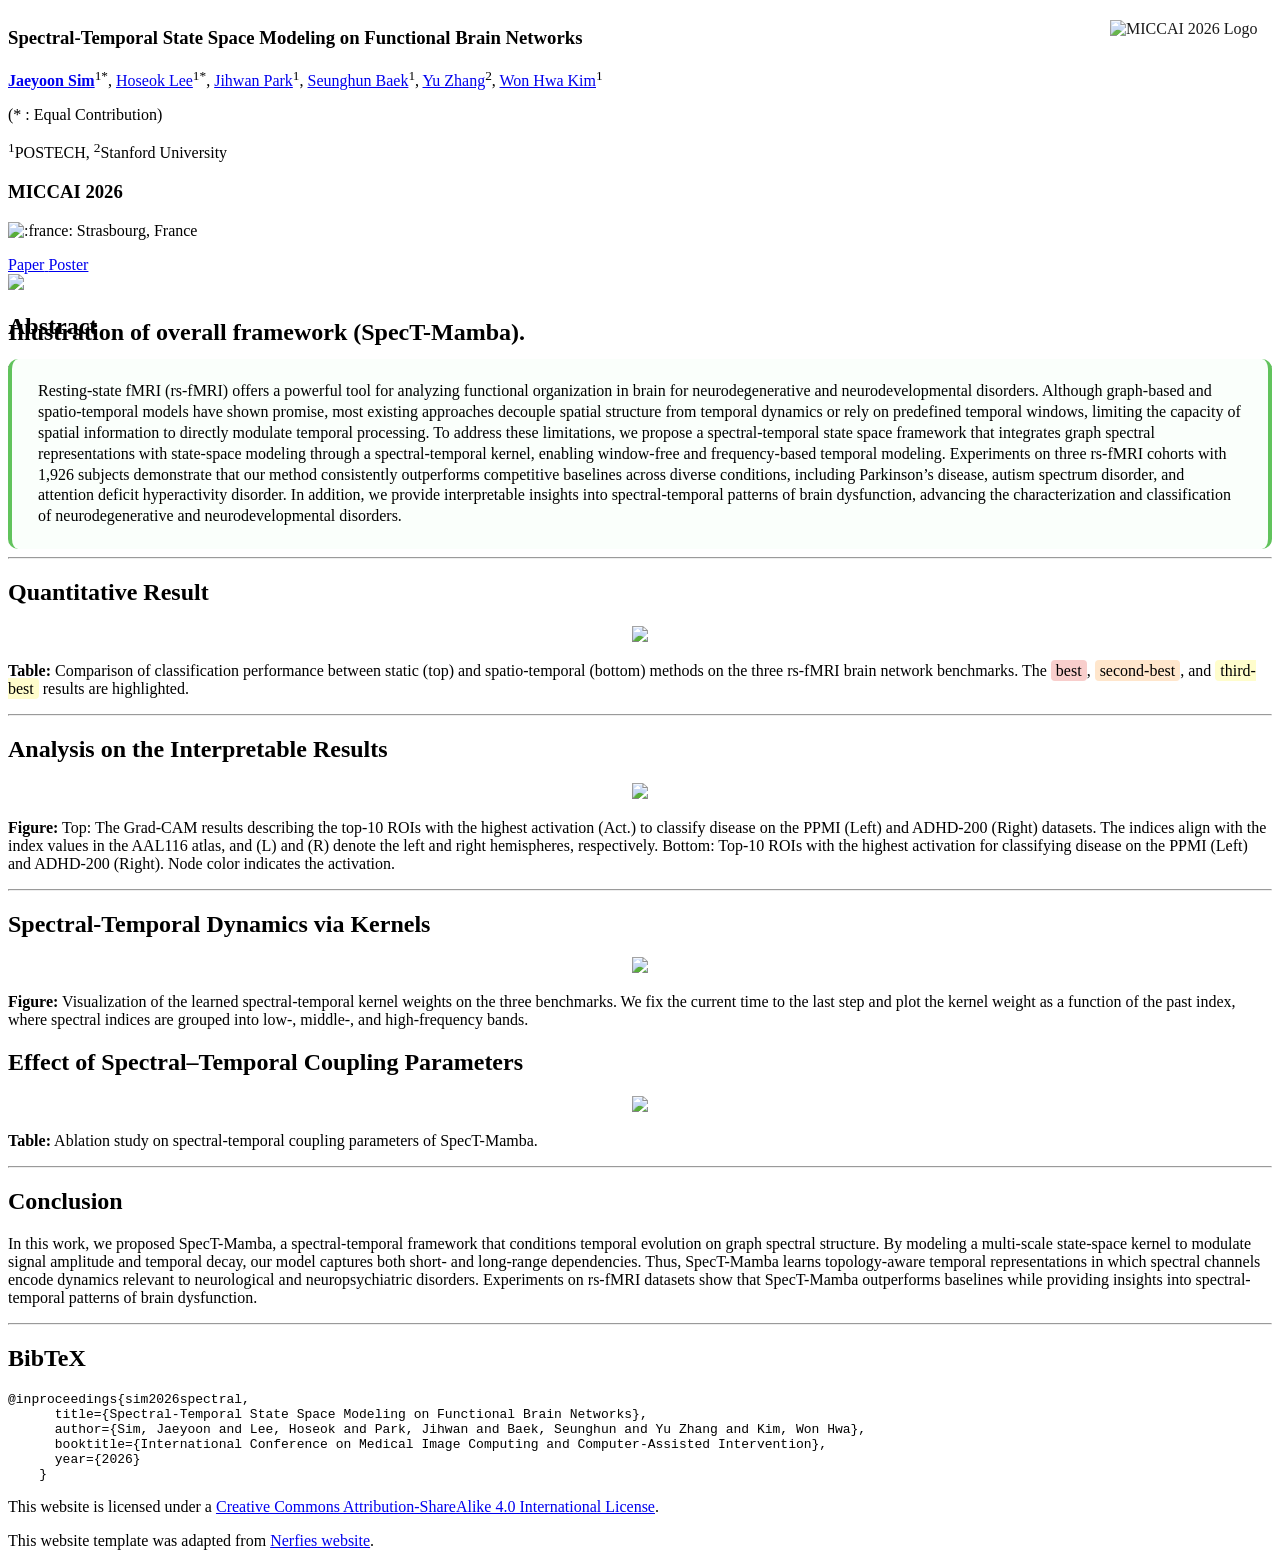
==== publications/miccai2026/index.html @ 35b8271e "Rename miccai2026_v1.github.io-main/index.html to publications/miccai2026/index.html" ====
<!DOCTYPE html>
<html>
<head>
  <meta charset="utf-8">
  <meta name="description"
        content="Deformable Neural Radiance Fields creates free-viewpoint portraits (nerfies) from casually captured videos.">
  <meta name="keywords" content="Nerfies, D-NeRF, NeRF">
  <meta name="viewport" content="width=device-width, initial-scale=1">
  <title>Spectral-Temporal State Space Modeling on Functional Brain Networks</title>

  <!-- Global site tag (gtag.js) - Google Analytics -->
  <script async src="https://www.googletagmanager.com/gtag/js?id=G-PYVRSFMDRL"></script>
  <script>
    window.dataLayer = window.dataLayer || [];

    function gtag() {
      dataLayer.push(arguments);
    }

    gtag('js', new Date());

    gtag('config', 'G-PYVRSFMDRL');
  </script>

  <style>
    .abstract-box {
      background: #fafffb;
      border-left: 4px solid rgb(97, 195, 92);
      border-right: 4px solid rgb(97, 195, 92);
      padding: 22px 26px;
      border-radius: 10px;
      line-height: 1.3;
    }

    
    #hero-background-section {
      position: relative;
      overflow: hidden;
    }
    
    /* 슬라이드쇼 전체 컨테이너 */
    .slideshow-container {
      position: absolute;
      top: 0;
      left: 0;
      width: 100%;
      height: 100%;
      z-index: 0;
    }
    
    /* 각 슬라이드 공통 스타일 */
    .slide {
      position: absolute;
      top: 0;
      left: 0;
      width: 100%;
      height: 90%;
      background-size: cover;
      background-position: center;
      background-repeat: no-repeat;
      opacity: 0; /* 기본적으로는 숨김 */
      z-index: 0;
      animation: imageFadeInOut 25s infinite; /* 5장 x 5초 = 25초 주기 */
    }
    
    /* 각 슬라이드에 시간차(Delay) 부여 
      전체 25초 중 5초 간격으로 시작하도록 설정
    */
    .slide:nth-child(1) { animation-delay: 0s; }
    .slide:nth-child(2) { animation-delay: 5s; }
    .slide:nth-child(3) { animation-delay: 10s; }
    .slide:nth-child(4) { animation-delay: 15s; }
    .slide:nth-child(5) { animation-delay: 20s; }
    
    @keyframes imageFadeInOut {
      0% {
        opacity: 0;
      }
      /* 0초~1초 동안 나타남 */
      4% {
        opacity: 0.3; /* 연하게 설정 */
      }
      /* 1초~5초 동안 유지 (서서히 다음 장이 나타나면서 겹침) */
      20% {
        opacity: 0.2;
      }
      /* 5초~6초 동안 사라짐 */
      24% {
        opacity: 0.1;
      }
      100% {
        opacity: 0;
      }
    }
    
    /* 글자 콘텐츠가 배경 위로 올라오도록 설정 */
    #hero-background-section .hero-body {
      position: relative;
      z-index: 1;
    }


    

    .fixed-conference-logo {
      position: fixed;
      top: 20px;       /* 위에서부터의 거리 */
      right: 20px;     /* 오른쪽에서부터의 거리 */
      z-index: 1000;   /* 다른 요소보다 항상 위에 있도록 */
      width: 150px;    /* 로고 크기 조절 */
      pointer-events: none; /* 로고가 버튼 클릭을 방해하지 않도록 설정 (필요시 제거) */
    }
    
    .fixed-conference-logo img {
      width: 100%;
      height: auto;
      /* 로고도 너무 튀면 약간의 투명도를 줄 수 있습니다 */
      opacity: 0.9;
    }
    
    /* 모바일에서는 화면이 좁으므로 로고를 숨기거나 크기를 줄이는 설정 */
    @media screen and (max-width: 768px) {
      .fixed-conference-logo {
        width: 80px;
        top: 10px;
        right: 10px;
      }
    }
  </style>

  <link href="https://fonts.googleapis.com/css?family=Google+Sans|Noto+Sans|Castoro"
        rel="stylesheet">

  <link rel="stylesheet" href="./static/css/bulma.min.css">
  <link rel="stylesheet" href="./static/css/bulma-carousel.min.css">
  <link rel="stylesheet" href="./static/css/bulma-slider.min.css">
  <link rel="stylesheet" href="./static/css/fontawesome.all.min.css">
  <link rel="stylesheet"
        href="https://cdn.jsdelivr.net/gh/jpswalsh/academicons@1/css/academicons.min.css">
  <link rel="stylesheet" href="./static/css/index.css">
  <link rel="icon" href="./static/images/face.png">

  <script src="https://ajax.googleapis.com/ajax/libs/jquery/3.5.1/jquery.min.js"></script>
  <script defer src="./static/js/fontawesome.all.min.js"></script>
  <script src="./static/js/bulma-carousel.min.js"></script>
  <script src="./static/js/bulma-slider.min.js"></script>
  <script src="./static/js/index.js"></script>
</head>



<body>
  <div class="fixed-conference-logo">
    <img src="./static/images/miccai2026_logo.png" alt="MICCAI 2026 Logo">
  </div>
  <section class="hero" id="hero-background-section">
    <div class="slideshow-container">
      <div class="slide" style="background-image: url('./static/images/background1.jpg');"></div>
      <div class="slide" style="background-image: url('./static/images/background2.jpg');"></div>
      <div class="slide" style="background-image: url('./static/images/background3.jpg');"></div>
      <div class="slide" style="background-image: url('./static/images/background4.jpg');"></div>
      <div class="slide" style="background-image: url('./static/images/background5.jpg');"></div>
    </div>
  <div class="hero-body">
    <section class="hero" id="hero-background-section">
    <div class="container is-max-desktop">
      <div class="columns is-centered">
        <div class="column has-text-centered">
          <h1 class="title is-1 publication-title">Spectral-Temporal State Space Modeling on Functional Brain Networks</h1>
          <div class="is-size-5 publication-authors">
            <span class="author-block">
              <a href="https://scholar.google.com/citations?user=XheFLZgAAAAJ&hl=ko"><b>Jaeyoon Sim</b></a><sup>1*</sup>,
            </span>
            <span class="author-block">
              <a href="https://mip.postech.ac.kr/members">Hoseok Lee</a><sup>1*</sup>,
            </span>
            <span class="author-block">
              <a href="https://atlas-sky.github.io/">Jihwan Park</a><sup>1</sup>,
            </span>
            <span class="author-block">
              <a href="https://habaek4.github.io/">Seunghun Baek</a><sup>1</sup>,
            </span>
            <span class="author-block">
              <a href="https://scholar.google.com/citations?user=oDrTEi0AAAAJ&hl=en">Yu Zhang</a><sup>2</sup>,
            </span>
            <span class="author-block">
              <a href="https://scholar.google.com/citations?user=aWPSHNwAAAAJ&hl=ko">Won Hwa Kim</a><sup>1</sup>
            </span>
          </div>

          <p class="author-block">
            (* : Equal Contribution)
          </p>

          <div class="is-size-5 publication-authors">
            <span class="author-block"><sup>1</sup>POSTECH,</span>
            <span class="author-block"><sup>2</sup>Stanford University</span>
          </div>

          <div class="column has-text-centered">
            <h3 class="is-size-4 publication-authors"><b>MICCAI 2026</b></h3>
            <p class="is-size-4 publication-authors"><img class="emoji" title=":france:" alt=":france:" src="https://github.githubassets.com/images/icons/emoji/unicode/1f1eb-1f1f7.png" height="20" width="20"> Strasbourg, France</p>
            <div class="publication-links">
              <!-- PDF Link. -->
              <span class="link-block">
                <a href="./static/miccai26_paper.pdf"
                   class="external-link button is-normal is-rounded is-dark">
                  <span class="icon">
                      <i class="fas fa-file-pdf"></i>
                  </span>
                  <span>Paper</span>
                </a>
              </span>
              <!-- <span class="link-block">
                <a href="https://arxiv.org/abs/2401.11840"
                   class="external-link button is-normal is-rounded is-dark">
                  <span class="icon">
                      <i class="ai ai-arxiv"></i>
                  </span>
                  <span>arXiv</span>
                </a>
              </span> -->
              <!-- Video Link. -->
              <span class="link-block">
                <a href="./static/miccai26_poster.pdf"
                   class="external-link button is-normal is-rounded is-dark">
                  <span class="icon">
                      <i class="ai ai-obp"></i>
                  </span>
                  <span>Poster</span>
                </a>
              </span>
              <!-- Code Link. -->
              <!-- <span class="link-block">
                <a href="https://github.com/JaeyoonSSim/LSAP"
                   class="external-link button is-normal is-rounded is-dark">
                  <span class="icon">
                      <i class="fab fa-github"></i>
                  </span>
                  <span>Code</span>
                  </a>
              </span> -->
              <!-- Dataset Link. -->
              <!--
              <span class="link-block">
                <a href="https://github.com/google/nerfies/releases/tag/0.1"
                   class="external-link button is-normal is-rounded is-dark">
                  <span class="icon">
                      <i class="far fa-images"></i>
                  </span>
                  <span>Data</span>
                  </a>
                -->
            </div>

          </div>
        </div>
      </div>
    </div>
    </section>
  </div>
</section>

<section class="hero teaser">
  <div class="container is-max-desktop">
    <div class="hero-body">
      <img src="./static/images/framework.png" class="center" width="100%">
      <h2 class="subtitle has-text-centered" style="margin-top:2%">
        <b>Illustration of overall framework (SpecT-Mamba).</b>
      </h2>
    </div>
    <hr>
  </div>
</section>

<section class="section">
  <div class="container is-max-desktop">
    <!-- Abstract. -->
    <div class="columns is-centered has-text-centered">
      <!-- <div class="column is-four-fifths"> -->
        <div class="column is-full">
        <h2 class="title is-3" style="margin-top:-5%">Abstract</h2>
        <div class="content has-text-justified">
          <div class="abstract-box">
          Resting-state fMRI (rs-fMRI) offers a powerful tool for analyzing functional organization in brain for neurodegenerative and 
          neurodevelopmental disorders. Although graph-based and spatio-temporal models have shown promise, most existing approaches 
          decouple spatial structure from temporal dynamics or rely on predefined temporal windows, limiting the capacity of spatial 
          information to directly modulate temporal processing. To address these limitations, we propose a spectral-temporal state space 
          framework that integrates graph spectral representations with state-space modeling through a spectral-temporal kernel, 
          enabling window-free and frequency-based temporal modeling. Experiments on three rs-fMRI cohorts with 1,926 subjects demonstrate 
          that our method consistently outperforms competitive baselines across diverse conditions, including Parkinson’s disease, autism spectrum 
          disorder, and attention deficit hyperactivity disorder. In addition, we provide interpretable insights into spectral-temporal 
          patterns of brain dysfunction, advancing the characterization and classification of neurodegenerative and neurodevelopmental disorders.
          </div>
        </div>
      </div>
    </div>
    <hr>
  </div>

  <div class="container is-max-desktop has-text-centered">
    <h2 class="title is-3">Quantitative Result</h2>
    <div class="columns is-centered has-text-centered">
      <div class="content has-text-justified">
        <center>
        </p>
        <img src="./static/images/result1.png" class="center" width="100%">
        <p>
        </center>
        <p>
          <b>Table:</b> Comparison of classification performance between static (top) and spatio-temporal (bottom) methods on the three rs-fMRI 
          brain network benchmarks. The <span style="background-color: #f8cecc; padding: 2px 5px; border-radius: 4px;">best</span>, 
          <span style="background-color: #ffe6cc; padding: 2px 5px; border-radius: 4px;">second-best</span>, and 
          <span style="background-color: #fffdcc; padding: 2px 5px; border-radius: 4px;">third-best</span> results are highlighted.
        </p>
      </div>
    </div>
    <hr>
  </div>

  <div class="container is-max-desktop has-text-centered">
    <h2 class="title is-3">Analysis on the Interpretable Results</h2>
    <div class="columns is-centered has-text-centered">
      <div class="content has-text-justified">
        <center>
        </p>
        <img src="./static/images/result2.png" class="center" width="100%">
        <p>
        </center>
        <p>
          <b>Figure:</b> Top: The Grad-CAM results describing the top-10 ROIs with the highest
          activation (Act.) to classify disease on the PPMI (Left) and ADHD-200 (Right)
          datasets. The indices align with the index values in the AAL116 atlas, and
          (L) and (R) denote the left and right hemispheres, respectively.
          Bottom: Top-10 ROIs with the highest activation for classifying disease on the
          PPMI (Left) and ADHD-200 (Right). Node color indicates the activation.
        </p>
        
      </div>
    </div>
    <hr>
  </div>

  <div class="container is-max-desktop has-text-centered">
    <h2 class="title is-3">Spectral-Temporal Dynamics via Kernels</h2>
    <div class="columns is-centered has-text-centered">
      <div class="content has-text-justified">
        <center>
        </p>
        <img src="./static/images/result3.png" class="center" width="100%">
        <p>
        </center>
        <p>
          <b>Figure:</b> Visualization of the learned spectral-temporal kernel weights on the
          three benchmarks. We fix the current time to the last step and plot
          the kernel weight as a function of the past index, where spectral indices are
          grouped into low-, middle-, and high-frequency bands.
        </p>


  <div class="container is-max-desktop has-text-centered">
    <h2 class="title is-3">Effect of Spectral–Temporal Coupling Parameters</h2>
    <div class="columns is-centered has-text-centered">
      <div class="content has-text-justified">
        <center>
        <p>
        <img src="./static/images/result4.png" class="center" width="100%">
        </p>
        </center>
        <p>
          <b>Table:</b> Ablation study on spectral-temporal coupling parameters of SpecT-Mamba.
        </p>
      </div>
    </div>
    <hr>
  </div>
  

  <div class="container is-max-desktop has-text-centered">
    <h2 class="title is-3">Conclusion</h2>
    <div class="columns is-centered has-text-centered">
      <div class="content has-text-justified">
        <p>
          In this work, we proposed SpecT-Mamba, a spectral-temporal framework that 
          conditions temporal evolution on graph spectral structure. By modeling a multi-scale 
          state-space kernel to modulate signal amplitude and temporal decay, our 
          model captures both short- and long-range dependencies. Thus, SpecT-Mamba 
          learns topology-aware temporal representations in which spectral channels encode 
          dynamics relevant to neurological and neuropsychiatric disorders. Experiments on rs-fMRI datasets 
          show that SpecT-Mamba outperforms baselines while providing insights into spectral-temporal patterns of brain dysfunction.
        </p>
      </div>
    </div>
    <hr>
  </div>

</section>

<section class="section" id="BibTeX">
  <div class="container is-max-desktop content">
    <h2 class="title">BibTeX</h2>
    <pre><code>@inproceedings{sim2026spectral,
      title={Spectral-Temporal State Space Modeling on Functional Brain Networks},
      author={Sim, Jaeyoon and Lee, Hoseok and Park, Jihwan and Baek, Seunghun and Yu Zhang and Kim, Won Hwa},
      booktitle={International Conference on Medical Image Computing and Computer-Assisted Intervention},
      year={2026}
    }</code></pre>
  </div>
</section>


<footer class="footer">
  <div class="container">
    <!-- <div class="content has-text-centered">
      <a class="icon-link"
         href="./static/aaai24_paper.pdf">
        <i class="fas fa-file-pdf"></i>
      </a>
      <a class="icon-link" href="https://github.com/JaeyoonSSim/LSAP" class="external-link" disabled>
        <i class="fab fa-github"></i>
      </a>
    </div> -->
    <div class="columns is-centered">
      <div class="column is-8">
        <div class="content">
          <p>
            This website is licensed under a <a rel="license"
                                                href="http://creativecommons.org/licenses/by-sa/4.0/">Creative
            Commons Attribution-ShareAlike 4.0 International License</a>.
          </p>
          <p>
            This website template was adapted from <a
              href="https://github.com/nerfies/nerfies.github.io">Nerfies website</a>.
          </p>
        </div>
      </div>
    </div>
  </div>
</footer>

</body>
</html>
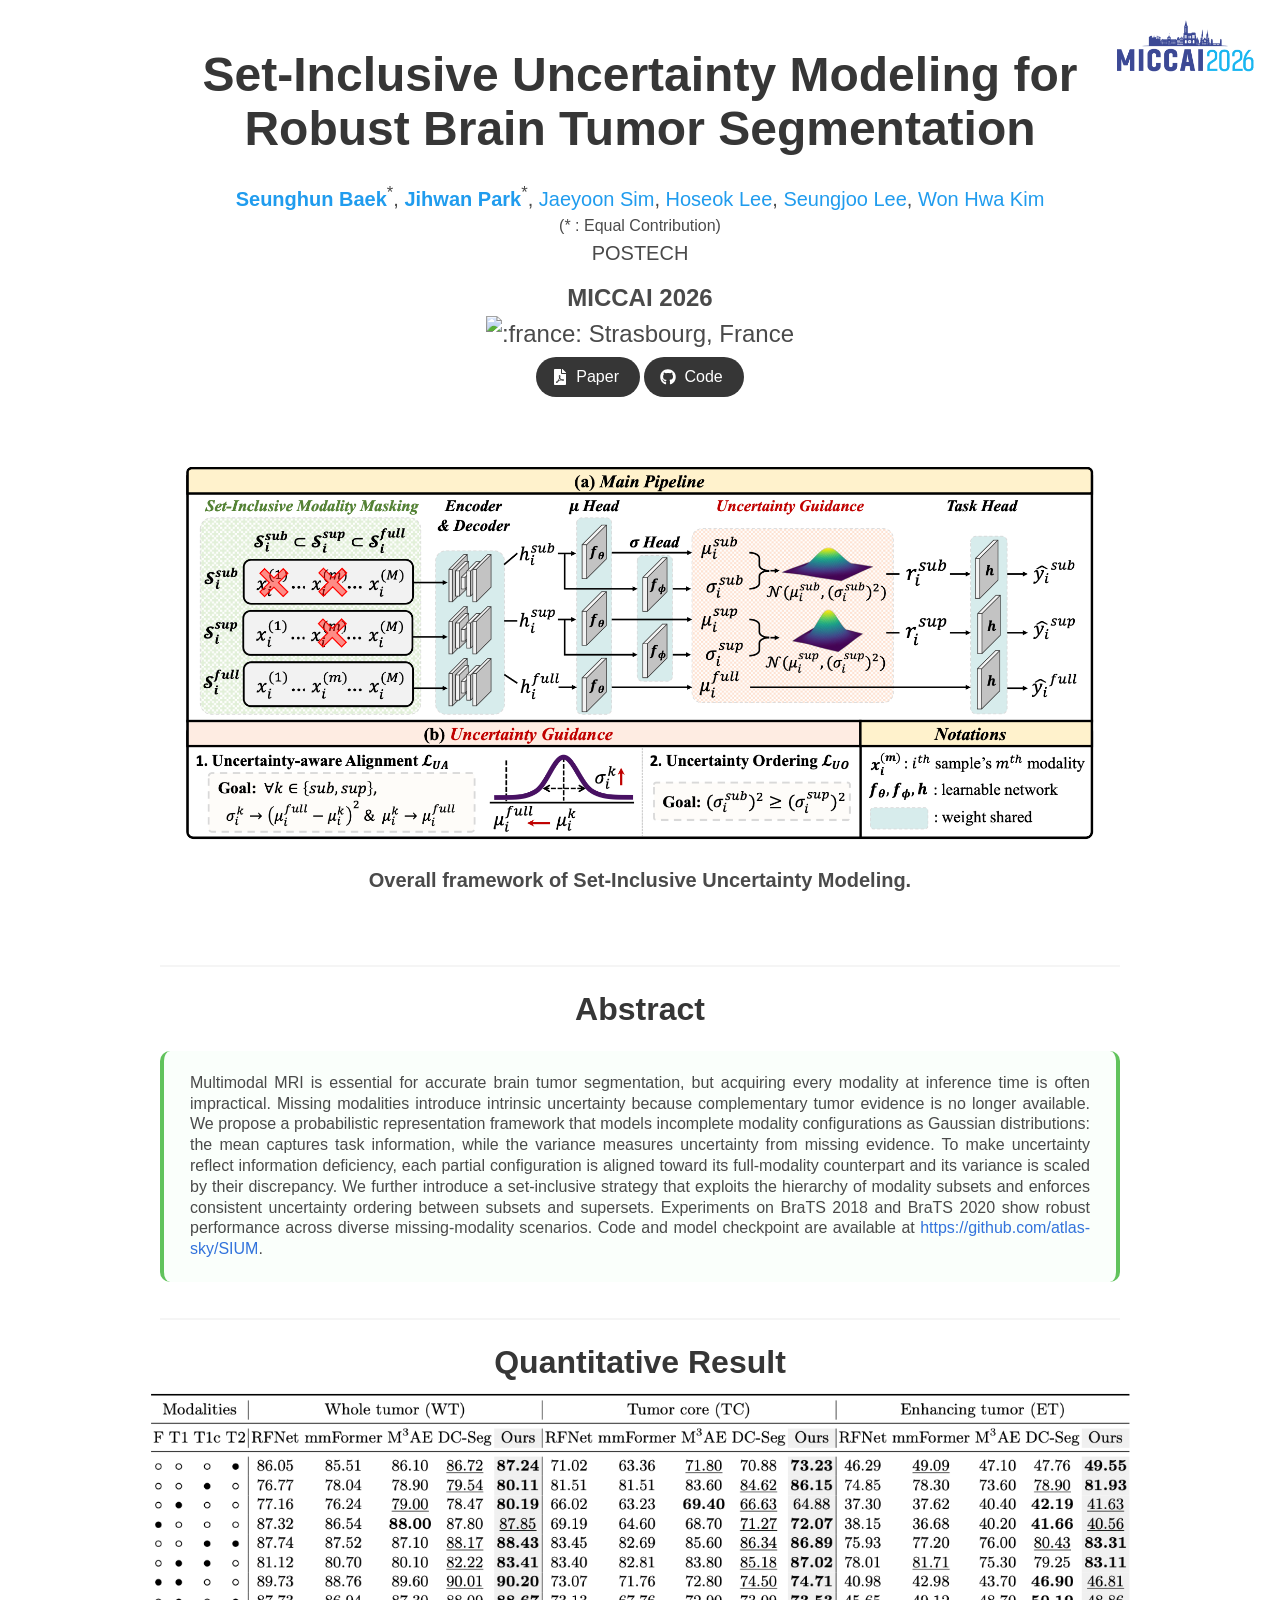
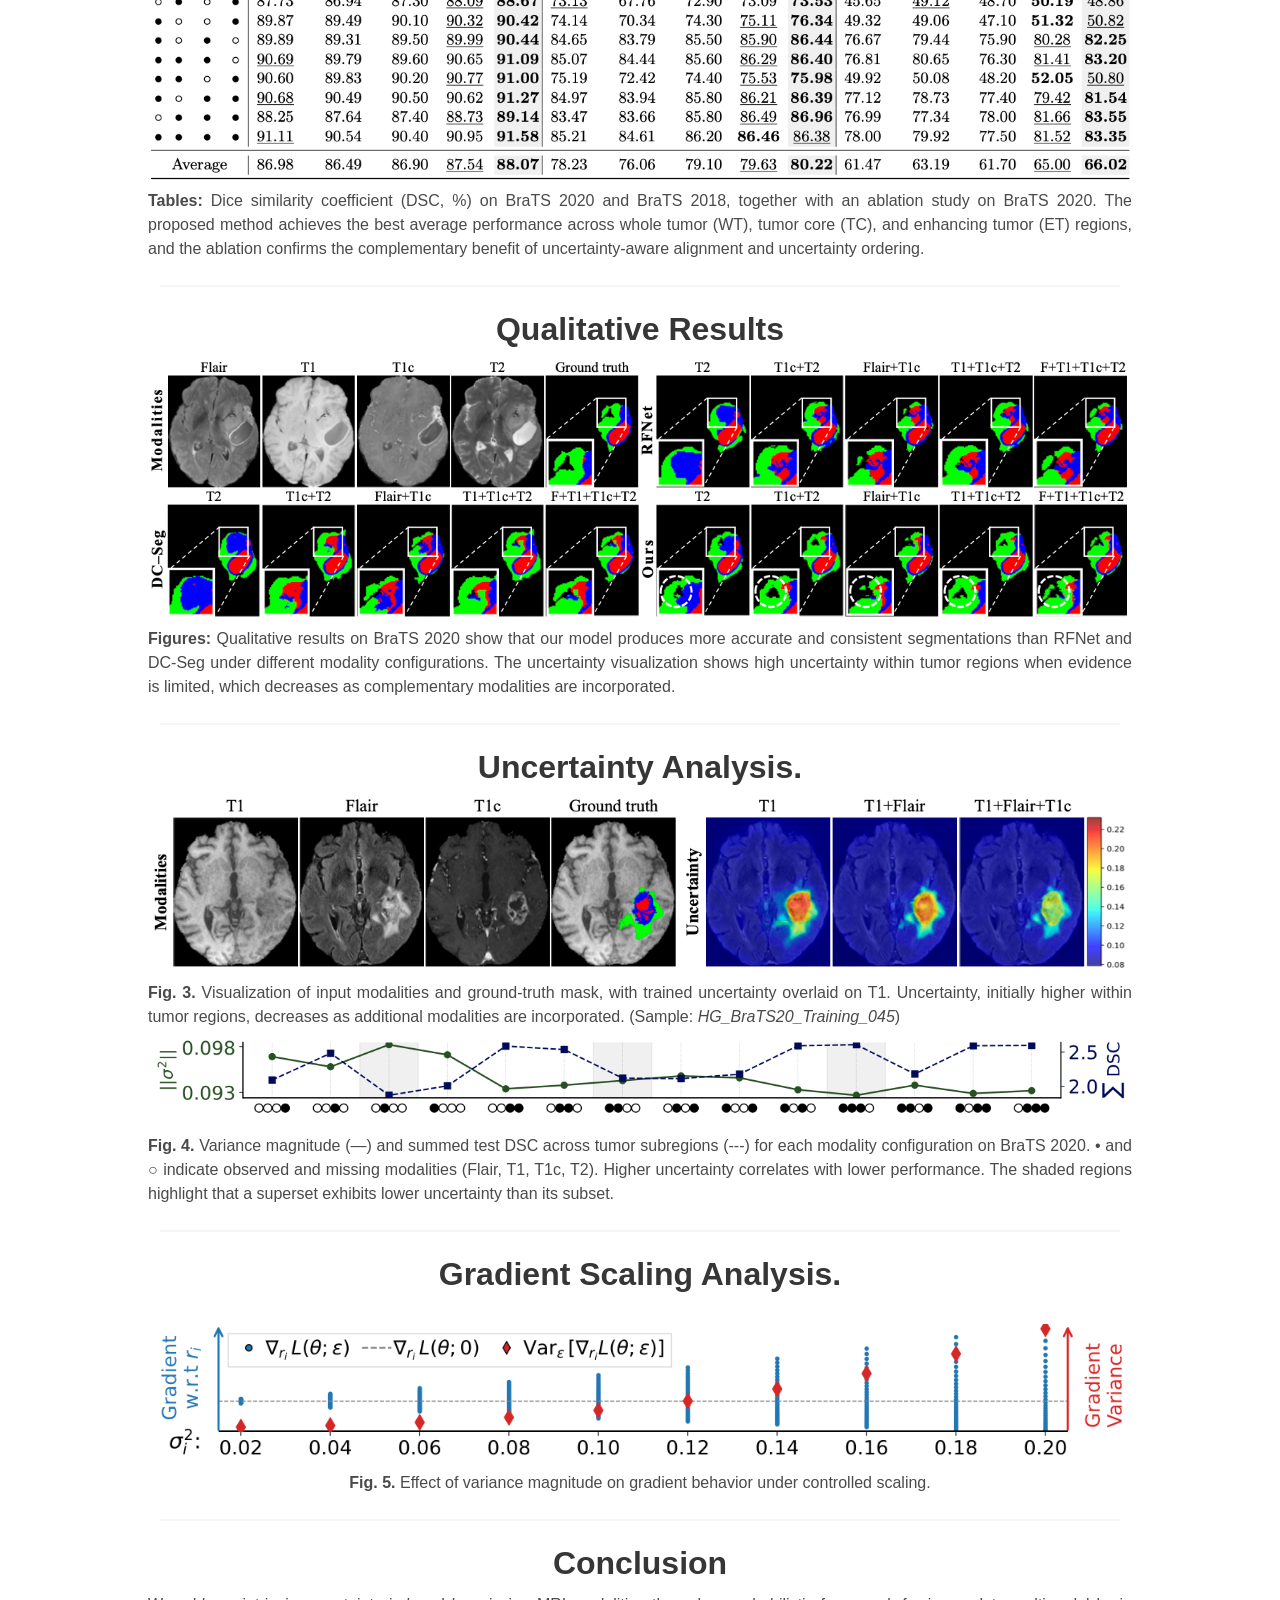
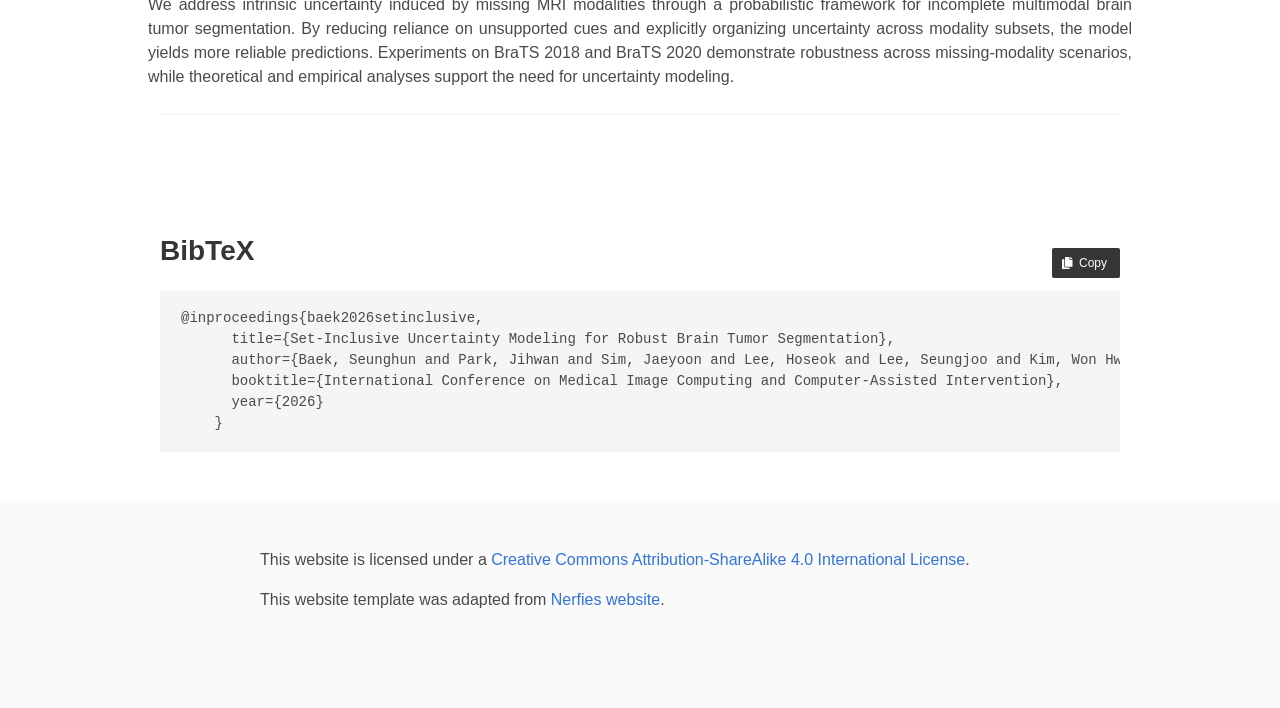
==== commit 2c1e1d58: "Add files via upload" ====
--- a/publications/miccai2026/index.html
+++ b/publications/miccai2026/index.html
@@ -3,10 +3,10 @@
 <head>
   <meta charset="utf-8">
   <meta name="description"
-        content="Deformable Neural Radiance Fields creates free-viewpoint portraits (nerfies) from casually captured videos.">
-  <meta name="keywords" content="Nerfies, D-NeRF, NeRF">
+        content="Set-inclusive uncertainty modeling for robust brain tumor segmentation under missing MRI modalities.">
+  <meta name="keywords" content="Brain Tumor Segmentation, Uncertainty Modeling, Missing Modality, BraTS, MICCAI">
   <meta name="viewport" content="width=device-width, initial-scale=1">
-  <title>Spectral-Temporal State Space Modeling on Functional Brain Networks</title>
+  <title>Set-Inclusive Uncertainty Modeling for Robust Brain Tumor Segmentation</title>
 
   <!-- Global site tag (gtag.js) - Google Analytics -->
   <script async src="https://www.googletagmanager.com/gtag/js?id=G-PYVRSFMDRL"></script>
@@ -126,6 +126,17 @@
         right: 10px;
       }
     }
+
+    .bibtex-header {
+      align-items: center;
+      display: flex;
+      justify-content: space-between;
+      gap: 12px;
+    }
+
+    .bibtex-header .title {
+      margin-bottom: 0;
+    }
   </style>
 
   <link href="https://fonts.googleapis.com/css?family=Google+Sans|Noto+Sans|Castoro"
@@ -138,7 +149,7 @@
   <link rel="stylesheet"
         href="https://cdn.jsdelivr.net/gh/jpswalsh/academicons@1/css/academicons.min.css">
   <link rel="stylesheet" href="./static/css/index.css">
-  <link rel="icon" href="./static/images/face.png">
+  <link rel="icon" href="./static/images/home.png">
 
   <script src="https://ajax.googleapis.com/ajax/libs/jquery/3.5.1/jquery.min.js"></script>
   <script defer src="./static/js/fontawesome.all.min.js"></script>
@@ -162,29 +173,28 @@
       <div class="slide" style="background-image: url('./static/images/background5.jpg');"></div>
     </div>
   <div class="hero-body">
-    <section class="hero" id="hero-background-section">
     <div class="container is-max-desktop">
       <div class="columns is-centered">
         <div class="column has-text-centered">
-          <h1 class="title is-1 publication-title">Spectral-Temporal State Space Modeling on Functional Brain Networks</h1>
+          <h1 class="title is-1 publication-title">Set-Inclusive Uncertainty Modeling for Robust Brain Tumor Segmentation</h1>
           <div class="is-size-5 publication-authors">
             <span class="author-block">
-              <a href="https://scholar.google.com/citations?user=XheFLZgAAAAJ&hl=ko"><b>Jaeyoon Sim</b></a><sup>1*</sup>,
-            </span>
-            <span class="author-block">
-              <a href="https://mip.postech.ac.kr/members">Hoseok Lee</a><sup>1*</sup>,
-            </span>
-            <span class="author-block">
-              <a href="https://atlas-sky.github.io/">Jihwan Park</a><sup>1</sup>,
-            </span>
-            <span class="author-block">
-              <a href="https://habaek4.github.io/">Seunghun Baek</a><sup>1</sup>,
-            </span>
-            <span class="author-block">
-              <a href="https://scholar.google.com/citations?user=oDrTEi0AAAAJ&hl=en">Yu Zhang</a><sup>2</sup>,
-            </span>
-            <span class="author-block">
-              <a href="https://scholar.google.com/citations?user=aWPSHNwAAAAJ&hl=ko">Won Hwa Kim</a><sup>1</sup>
+              <a href="https://habaek4.github.io/"><b>Seunghun Baek</b></a><sup>*</sup>,
+            </span>
+            <span class="author-block">
+              <a href="https://atlas-sky.github.io/"><b>Jihwan Park</b></a><sup>*</sup>,
+            </span>
+            <span class="author-block">
+              <a href="https://scholar.google.com/citations?user=XheFLZgAAAAJ&amp;hl=ko">Jaeyoon Sim</a>,
+            </span>
+            <span class="author-block">
+              <a href="https://mip.postech.ac.kr/members">Hoseok Lee</a>,
+            </span>
+            <span class="author-block">
+              <a href="https://mip.postech.ac.kr/members">Seungjoo Lee</a>,
+            </span>
+            <span class="author-block">
+              <a href="https://scholar.google.com/citations?user=aWPSHNwAAAAJ&amp;hl=ko">Won Hwa Kim</a>
             </span>
           </div>
 
@@ -193,8 +203,7 @@
           </p>
 
           <div class="is-size-5 publication-authors">
-            <span class="author-block"><sup>1</sup>POSTECH,</span>
-            <span class="author-block"><sup>2</sup>Stanford University</span>
+            <span class="author-block">POSTECH</span>
           </div>
 
           <div class="column has-text-centered">
@@ -203,7 +212,7 @@
             <div class="publication-links">
               <!-- PDF Link. -->
               <span class="link-block">
-                <a href="./static/miccai26_paper.pdf"
+                <a href="./static/Set-Inclusive Uncertainty Modeling for Robust Brain Tumor Segmentation.pdf"
                    class="external-link button is-normal is-rounded is-dark">
                   <span class="icon">
                       <i class="fas fa-file-pdf"></i>
@@ -220,53 +229,30 @@
                   <span>arXiv</span>
                 </a>
               </span> -->
-              <!-- Video Link. -->
               <span class="link-block">
-                <a href="./static/miccai26_poster.pdf"
-                   class="external-link button is-normal is-rounded is-dark">
-                  <span class="icon">
-                      <i class="ai ai-obp"></i>
-                  </span>
-                  <span>Poster</span>
-                </a>
-              </span>
-              <!-- Code Link. -->
-              <!-- <span class="link-block">
-                <a href="https://github.com/JaeyoonSSim/LSAP"
+                <a href="https://github.com/atlas-sky/SIUM"
                    class="external-link button is-normal is-rounded is-dark">
                   <span class="icon">
                       <i class="fab fa-github"></i>
                   </span>
                   <span>Code</span>
-                  </a>
-              </span> -->
-              <!-- Dataset Link. -->
-              <!--
-              <span class="link-block">
-                <a href="https://github.com/google/nerfies/releases/tag/0.1"
-                   class="external-link button is-normal is-rounded is-dark">
-                  <span class="icon">
-                      <i class="far fa-images"></i>
-                  </span>
-                  <span>Data</span>
-                  </a>
-                -->
+                </a>
+              </span>
             </div>
 
           </div>
         </div>
       </div>
     </div>
-    </section>
   </div>
 </section>
 
 <section class="hero teaser">
   <div class="container is-max-desktop">
     <div class="hero-body">
-      <img src="./static/images/framework.png" class="center" width="100%">
+      <img src="./static/images/sium_framework.png" class="center" width="100%">
       <h2 class="subtitle has-text-centered" style="margin-top:2%">
-        <b>Illustration of overall framework (SpecT-Mamba).</b>
+        <b>Overall framework of Set-Inclusive Uncertainty Modeling.</b>
       </h2>
     </div>
     <hr>
@@ -282,15 +268,15 @@
         <h2 class="title is-3" style="margin-top:-5%">Abstract</h2>
         <div class="content has-text-justified">
           <div class="abstract-box">
-          Resting-state fMRI (rs-fMRI) offers a powerful tool for analyzing functional organization in brain for neurodegenerative and 
-          neurodevelopmental disorders. Although graph-based and spatio-temporal models have shown promise, most existing approaches 
-          decouple spatial structure from temporal dynamics or rely on predefined temporal windows, limiting the capacity of spatial 
-          information to directly modulate temporal processing. To address these limitations, we propose a spectral-temporal state space 
-          framework that integrates graph spectral representations with state-space modeling through a spectral-temporal kernel, 
-          enabling window-free and frequency-based temporal modeling. Experiments on three rs-fMRI cohorts with 1,926 subjects demonstrate 
-          that our method consistently outperforms competitive baselines across diverse conditions, including Parkinson’s disease, autism spectrum 
-          disorder, and attention deficit hyperactivity disorder. In addition, we provide interpretable insights into spectral-temporal 
-          patterns of brain dysfunction, advancing the characterization and classification of neurodegenerative and neurodevelopmental disorders.
+          Multimodal MRI is essential for accurate brain tumor segmentation, but acquiring every modality at inference time is often
+          impractical. Missing modalities introduce intrinsic uncertainty because complementary tumor evidence is no longer available.
+          We propose a probabilistic representation framework that models incomplete modality configurations as Gaussian distributions:
+          the mean captures task information, while the variance measures uncertainty from missing evidence. To make uncertainty reflect
+          information deficiency, each partial configuration is aligned toward its full-modality counterpart and its variance is scaled by
+          their discrepancy. We further introduce a set-inclusive strategy that exploits the hierarchy of modality subsets and enforces
+          consistent uncertainty ordering between subsets and supersets. Experiments on BraTS 2018 and BraTS 2020 show robust performance
+          across diverse missing-modality scenarios. Code and model checkpoint are available at
+          <a href="https://github.com/atlas-sky/SIUM">https://github.com/atlas-sky/SIUM</a>.
           </div>
         </div>
       </div>
@@ -303,15 +289,12 @@
     <div class="columns is-centered has-text-centered">
       <div class="content has-text-justified">
         <center>
-        </p>
-        <img src="./static/images/result1.png" class="center" width="100%">
-        <p>
+        <img src="./static/images/sium_quantitative_results.png" class="center" width="100%">
         </center>
         <p>
-          <b>Table:</b> Comparison of classification performance between static (top) and spatio-temporal (bottom) methods on the three rs-fMRI 
-          brain network benchmarks. The <span style="background-color: #f8cecc; padding: 2px 5px; border-radius: 4px;">best</span>, 
-          <span style="background-color: #ffe6cc; padding: 2px 5px; border-radius: 4px;">second-best</span>, and 
-          <span style="background-color: #fffdcc; padding: 2px 5px; border-radius: 4px;">third-best</span> results are highlighted.
+          <b>Tables:</b> Dice similarity coefficient (DSC, %) on BraTS 2020 and BraTS 2018, together with an ablation study on BraTS 2020.
+          The proposed method achieves the best average performance across whole tumor (WT), tumor core (TC), and enhancing tumor (ET)
+          regions, and the ablation confirms the complementary benefit of uncertainty-aware alignment and uncertainty ordering.
         </p>
       </div>
     </div>
@@ -319,21 +302,16 @@
   </div>
 
   <div class="container is-max-desktop has-text-centered">
-    <h2 class="title is-3">Analysis on the Interpretable Results</h2>
+    <h2 class="title is-3">Qualitative Results</h2>
     <div class="columns is-centered has-text-centered">
       <div class="content has-text-justified">
         <center>
-        </p>
-        <img src="./static/images/result2.png" class="center" width="100%">
-        <p>
+        <img src="./static/images/sium_qualitative_results.png" class="center" width="100%">
         </center>
         <p>
-          <b>Figure:</b> Top: The Grad-CAM results describing the top-10 ROIs with the highest
-          activation (Act.) to classify disease on the PPMI (Left) and ADHD-200 (Right)
-          datasets. The indices align with the index values in the AAL116 atlas, and
-          (L) and (R) denote the left and right hemispheres, respectively.
-          Bottom: Top-10 ROIs with the highest activation for classifying disease on the
-          PPMI (Left) and ADHD-200 (Right). Node color indicates the activation.
+          <b>Figures:</b> Qualitative results on BraTS 2020 show that our model produces more accurate and consistent segmentations
+          than RFNet and DC-Seg under different modality configurations. The uncertainty visualization shows high uncertainty within
+          tumor regions when evidence is limited, which decreases as complementary modalities are incorporated.
         </p>
         
       </div>
@@ -342,52 +320,59 @@
   </div>
 
   <div class="container is-max-desktop has-text-centered">
-    <h2 class="title is-3">Spectral-Temporal Dynamics via Kernels</h2>
+    <h2 class="title is-3">Uncertainty Analysis.</h2>
     <div class="columns is-centered has-text-centered">
       <div class="content has-text-justified">
         <center>
-        </p>
-        <img src="./static/images/result3.png" class="center" width="100%">
-        <p>
+        <img src="./static/images/sium_uncertainty1.png" class="center" width="100%">
         </center>
         <p>
-          <b>Figure:</b> Visualization of the learned spectral-temporal kernel weights on the
-          three benchmarks. We fix the current time to the last step and plot
-          the kernel weight as a function of the past index, where spectral indices are
-          grouped into low-, middle-, and high-frequency bands.
-        </p>
-
-
-  <div class="container is-max-desktop has-text-centered">
-    <h2 class="title is-3">Effect of Spectral–Temporal Coupling Parameters</h2>
+          <b>Fig. 3.</b> Visualization of input modalities and ground-truth mask, with trained uncertainty overlaid on T1.
+          Uncertainty, initially higher within tumor regions, decreases as additional modalities are incorporated.
+          (Sample: <i>HG_BraTS20_Training_045</i>)
+        </p>
+      </div>
+    </div>
     <div class="columns is-centered has-text-centered">
       <div class="content has-text-justified">
         <center>
-        <p>
-        <img src="./static/images/result4.png" class="center" width="100%">
-        </p>
+        <img src="./static/images/sium_uncertainty2.png" class="center" width="100%">
         </center>
         <p>
-          <b>Table:</b> Ablation study on spectral-temporal coupling parameters of SpecT-Mamba.
-        </p>
-      </div>
-    </div>
-    <hr>
-  </div>
-  
+          <b>Fig. 4.</b> Variance magnitude (&mdash;) and summed test DSC across tumor subregions (---)
+          for each modality configuration on BraTS 2020. &bull; and &#9675; indicate observed and missing
+          modalities (Flair, T1, T1c, T2). Higher uncertainty correlates with lower performance.
+          The shaded regions highlight that a superset exhibits lower uncertainty than its subset.
+        </p>
+      </div>
+    </div>
+    <hr>
+  </div>
+
+  <div class="container is-max-desktop has-text-centered">
+    <h2 class="title is-3">Gradient Scaling Analysis.</h2>
+    <div class="columns is-centered has-text-centered">
+      <div class="content has-text-justified">
+        <center>
+        <img src="./static/images/sium_gradient.png" class="center" width="100%">
+        </center>
+        <p class="has-text-centered">
+          <b>Fig. 5.</b> Effect of variance magnitude on gradient behavior under controlled scaling.
+        </p>
+      </div>
+    </div>
+    <hr>
+  </div>
 
   <div class="container is-max-desktop has-text-centered">
     <h2 class="title is-3">Conclusion</h2>
     <div class="columns is-centered has-text-centered">
       <div class="content has-text-justified">
         <p>
-          In this work, we proposed SpecT-Mamba, a spectral-temporal framework that 
-          conditions temporal evolution on graph spectral structure. By modeling a multi-scale 
-          state-space kernel to modulate signal amplitude and temporal decay, our 
-          model captures both short- and long-range dependencies. Thus, SpecT-Mamba 
-          learns topology-aware temporal representations in which spectral channels encode 
-          dynamics relevant to neurological and neuropsychiatric disorders. Experiments on rs-fMRI datasets 
-          show that SpecT-Mamba outperforms baselines while providing insights into spectral-temporal patterns of brain dysfunction.
+          We address intrinsic uncertainty induced by missing MRI modalities through a probabilistic framework for incomplete multimodal
+          brain tumor segmentation. By reducing reliance on unsupported cues and explicitly organizing uncertainty across modality subsets,
+          the model yields more reliable predictions. Experiments on BraTS 2018 and BraTS 2020 demonstrate robustness across missing-modality
+          scenarios, while theoretical and empirical analyses support the need for uncertainty modeling.
         </p>
       </div>
     </div>
@@ -398,10 +383,18 @@
 
 <section class="section" id="BibTeX">
   <div class="container is-max-desktop content">
-    <h2 class="title">BibTeX</h2>
-    <pre><code>@inproceedings{sim2026spectral,
-      title={Spectral-Temporal State Space Modeling on Functional Brain Networks},
-      author={Sim, Jaeyoon and Lee, Hoseok and Park, Jihwan and Baek, Seunghun and Yu Zhang and Kim, Won Hwa},
+    <div class="bibtex-header">
+      <h2 class="title">BibTeX</h2>
+      <button id="copy-bibtex-button" class="button is-small is-dark" type="button">
+        <span class="icon">
+          <i class="fas fa-copy"></i>
+        </span>
+        <span>Copy</span>
+      </button>
+    </div>
+    <pre><code id="bibtex-code">@inproceedings{baek2026setinclusive,
+      title={Set-Inclusive Uncertainty Modeling for Robust Brain Tumor Segmentation},
+      author={Baek, Seunghun and Park, Jihwan and Sim, Jaeyoon and Lee, Hoseok and Lee, Seungjoo and Kim, Won Hwa},
       booktitle={International Conference on Medical Image Computing and Computer-Assisted Intervention},
       year={2026}
     }</code></pre>
@@ -411,15 +404,6 @@
 
 <footer class="footer">
   <div class="container">
-    <!-- <div class="content has-text-centered">
-      <a class="icon-link"
-         href="./static/aaai24_paper.pdf">
-        <i class="fas fa-file-pdf"></i>
-      </a>
-      <a class="icon-link" href="https://github.com/JaeyoonSSim/LSAP" class="external-link" disabled>
-        <i class="fab fa-github"></i>
-      </a>
-    </div> -->
     <div class="columns is-centered">
       <div class="column is-8">
         <div class="content">
@@ -438,5 +422,39 @@
   </div>
 </footer>
 
+<script>
+  const copyBibTeXButton = document.getElementById('copy-bibtex-button');
+  const bibTeXCode = document.getElementById('bibtex-code');
+
+  function copyTextWithFallback(text) {
+    if (navigator.clipboard && window.isSecureContext) {
+      return navigator.clipboard.writeText(text);
+    }
+
+    const textArea = document.createElement('textarea');
+    textArea.value = text;
+    textArea.style.position = 'fixed';
+    textArea.style.left = '-9999px';
+    document.body.appendChild(textArea);
+    textArea.focus();
+    textArea.select();
+    document.execCommand('copy');
+    document.body.removeChild(textArea);
+    return Promise.resolve();
+  }
+
+  if (copyBibTeXButton && bibTeXCode) {
+    copyBibTeXButton.addEventListener('click', () => {
+      copyTextWithFallback(bibTeXCode.innerText.trim()).then(() => {
+        const label = copyBibTeXButton.querySelector('span:last-child');
+        label.textContent = 'Copied!';
+        setTimeout(() => {
+          label.textContent = 'Copy';
+        }, 1600);
+      });
+    });
+  }
+</script>
+
 </body>
 </html>
--- a/publications/miccai2026/static/css/index.css
+++ b/publications/miccai2026/static/css/index.css
@@ -0,0 +1,157 @@
+body {
+  font-family: 'Noto Sans', sans-serif;
+}
+
+
+.footer .icon-link {
+    font-size: 25px;
+    color: #000;
+}
+
+.link-block a {
+    margin-top: 5px;
+    margin-bottom: 5px;
+}
+
+.dnerf {
+  font-variant: small-caps;
+}
+
+
+.teaser .hero-body {
+  padding-top: 0;
+  padding-bottom: 3rem;
+}
+
+.teaser {
+  font-family: 'Google Sans', sans-serif;
+}
+
+
+.publication-title {
+}
+
+.publication-banner {
+  max-height: parent;
+
+}
+
+.publication-banner video {
+  position: relative;
+  left: auto;
+  top: auto;
+  transform: none;
+  object-fit: fit;
+}
+
+.publication-header .hero-body {
+}
+
+.publication-title {
+    font-family: 'Google Sans', sans-serif;
+}
+
+.publication-authors {
+    font-family: 'Google Sans', sans-serif;
+}
+
+.publication-venue {
+    color: #555;
+    width: fit-content;
+    font-weight: bold;
+}
+
+.publication-awards {
+    color: #ff3860;
+    width: fit-content;
+    font-weight: bolder;
+}
+
+.publication-authors {
+}
+
+.publication-authors a {
+   color: hsl(204, 86%, 53%) !important;
+}
+
+.publication-authors a:hover {
+    text-decoration: underline;
+}
+
+.author-block {
+  display: inline-block;
+}
+
+.publication-banner img {
+}
+
+.publication-authors {
+  /*color: #4286f4;*/
+}
+
+.publication-video {
+    position: relative;
+    width: 100%;
+    height: 0;
+    padding-bottom: 56.25%;
+
+    overflow: hidden;
+    border-radius: 10px !important;
+}
+
+.publication-video iframe {
+    position: absolute;
+    top: 0;
+    left: 0;
+    width: 100%;
+    height: 100%;
+}
+
+.publication-body img {
+}
+
+.results-carousel {
+  overflow: hidden;
+}
+
+.results-carousel .item {
+  margin: 5px;
+  overflow: hidden;
+  border: 1px solid #bbb;
+  border-radius: 10px;
+  padding: 0;
+  font-size: 0;
+}
+
+.results-carousel video {
+  margin: 0;
+}
+
+
+.interpolation-panel {
+  background: #f5f5f5;
+  border-radius: 10px;
+}
+
+.interpolation-panel .interpolation-image {
+  width: 100%;
+  border-radius: 5px;
+}
+
+.interpolation-video-column {
+}
+
+.interpolation-panel .slider {
+  margin: 0 !important;
+}
+
+.interpolation-panel .slider {
+  margin: 0 !important;
+}
+
+#interpolation-image-wrapper {
+  width: 100%;
+}
+#interpolation-image-wrapper img {
+  border-radius: 5px;
+}
